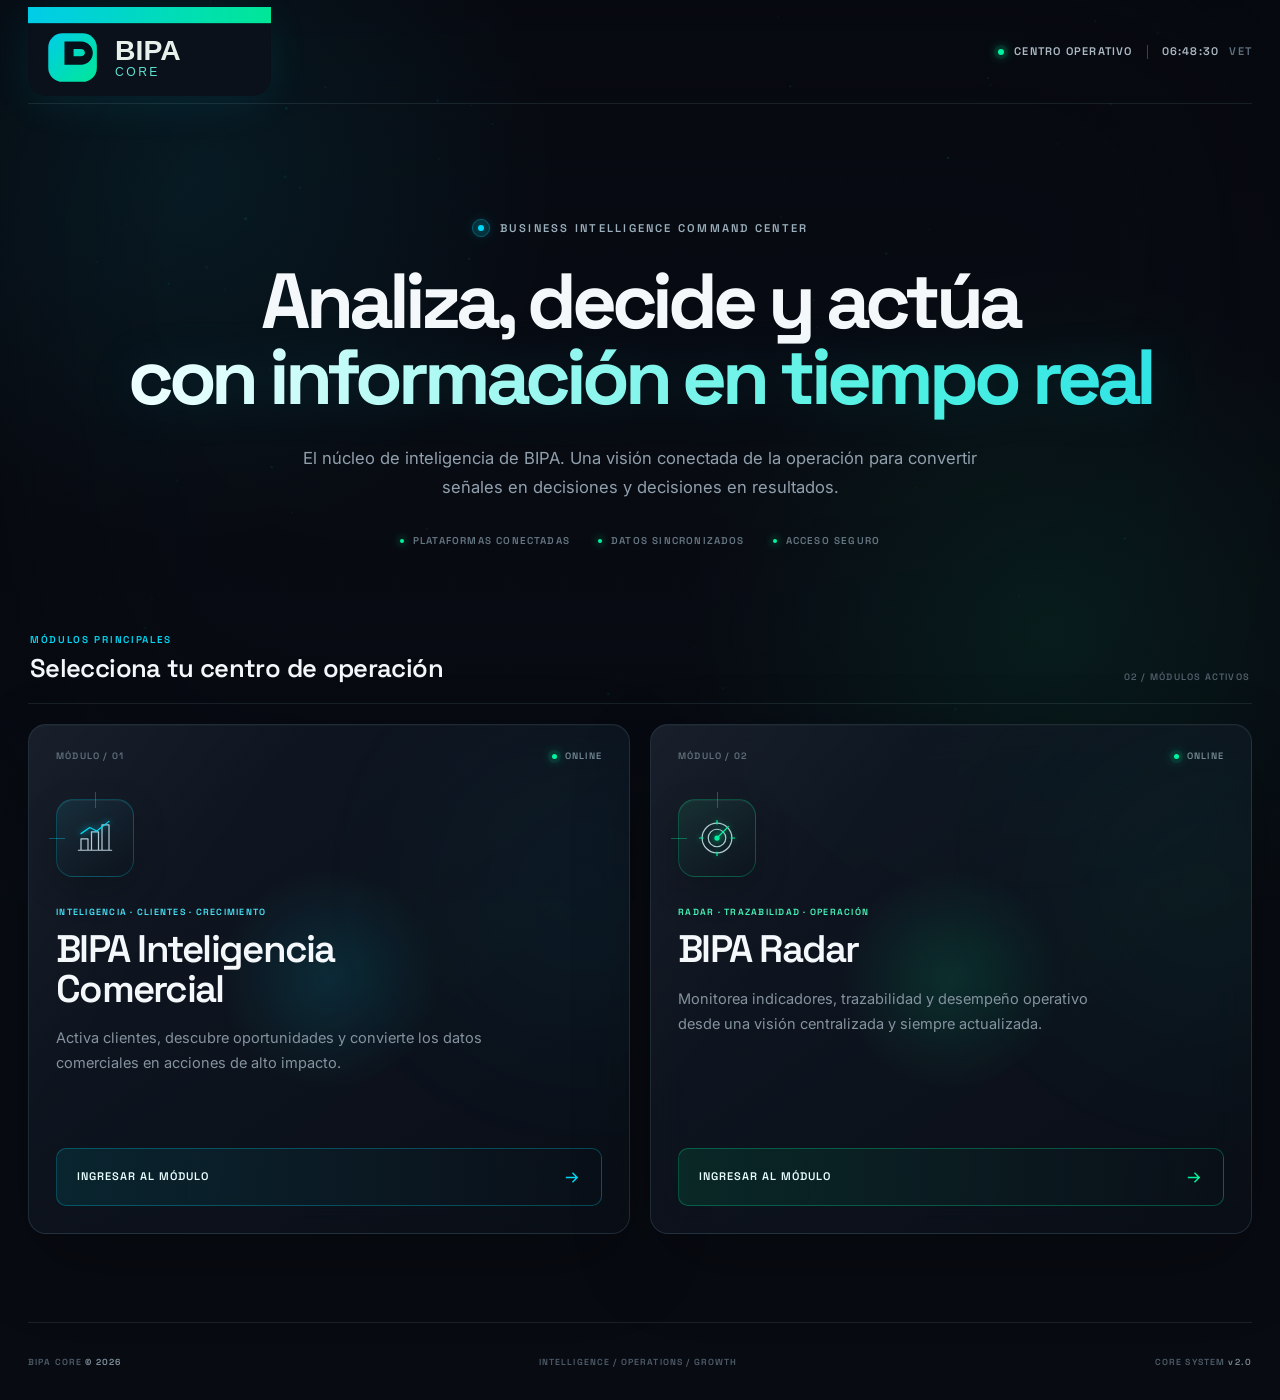
==== index.html @ 5f95f0a5 "Add files via upload" ====
<!DOCTYPE html>
<html lang="es">
<head>
  <meta charset="UTF-8"><meta name="viewport" content="width=device-width,initial-scale=1">
  <meta name="theme-color" content="#080b12">
  <meta name="description" content="BIPA Core — Centro de comando e inteligencia para la operación de BIPA.">
  <title>BIPA Core — Command Center</title>
  <link rel="preconnect" href="https://fonts.googleapis.com"><link rel="preconnect" href="https://fonts.gstatic.com" crossorigin>
  <link href="https://fonts.googleapis.com/css2?family=Inter:wght@400;500;600;700;800&family=Space+Grotesk:wght@500;600;700&display=swap" rel="stylesheet">
  <link rel="stylesheet" href="styles.css">
</head>
<body>
  <a class="skip-link" href="#apps">Saltar a las aplicaciones</a>
  <div class="environment" aria-hidden="true">
    <!-- Para usar video propio, reemplaza el canvas por:
    <video class="background-video" autoplay muted loop playsinline poster="poster.webp">
      <source src="command-center.webm" type="video/webm"><source src="command-center.mp4" type="video/mp4">
    </video> -->
    <canvas id="data-canvas"></canvas><div class="environment__grid"></div><div class="environment__vignette"></div><div class="cursor-orb" id="cursor-orb"></div>
  </div>
  <div class="shell">
    <header class="topbar reveal" data-delay="0">
      <a class="brand" href="#" aria-label="BIPA Core, inicio"><img src="LOGO.svg" alt="BIPA Core" class="brand__logo"></a>
      <div class="system-state" aria-label="Estado del sistema"><span class="pulse"></span><span>Centro operativo</span><span class="divider"></span><time id="system-time">00:00:00</time><span class="zone">VET</span></div>
    </header>
    <main>
      <section class="hero" aria-labelledby="hero-title">
        <div class="hero__signal reveal" data-delay="80"><span class="signal-icon"></span>Business Intelligence Command Center</div>
        <h1 id="hero-title" class="hero__title reveal" data-delay="150">Analiza, decide y actúa<br><span>con información en tiempo real</span></h1>
        <p class="hero__copy reveal" data-delay="230">El núcleo de inteligencia de BIPA. Una visión conectada de la operación para convertir señales en decisiones y decisiones en resultados.</p>
        <div class="telemetry reveal" data-delay="300"><span><i></i> Plataformas conectadas</span><span><i></i> Datos sincronizados</span><span><i></i> Acceso seguro</span></div>
      </section>
      <section id="apps" class="portals reveal" data-delay="360" aria-labelledby="portals-title">
        <div class="section-heading"><div><p>Módulos principales</p><h2 id="portals-title">Selecciona tu centro de operación</h2></div><span>02 / MÓDULOS ACTIVOS</span></div>
        <div class="portal-grid">
          <article class="portal-card" data-accent="cyan">
            <div class="card-glow"></div><div class="card-particles"></div>
            <div class="card-top"><span>MÓDULO / 01</span><span class="status"><i></i> ONLINE</span></div>
            <div class="card-icon"><svg viewBox="0 0 48 48"><path d="M8 38V25h8v13M20 38V17h8v21M32 38V9h8v29M5 38h38"/><path class="accent" d="m8 19 10-7 8 4L40 5"/></svg></div>
            <div class="card-content"><p class="eyebrow">INTELIGENCIA · CLIENTES · CRECIMIENTO</p><h3>BIPA Inteligencia<br>Comercial</h3><p>Activa clientes, descubre oportunidades y convierte los datos comerciales en acciones de alto impacto.</p></div>
            <a class="card-cta ripple-target" href="https://proyectosiabipa-stack.github.io/ACTIVACION-DE-CLIENTES-/" target="_blank" rel="noopener noreferrer" aria-label="Abrir BIPA Inteligencia Comercial"><span>Ingresar al módulo</span><svg viewBox="0 0 20 20"><path d="M4 10h12M11 5l5 5-5 5"/></svg></a>
          </article>
          <article class="portal-card" data-accent="emerald">
            <div class="card-glow"></div><div class="card-particles"></div>
            <div class="card-top"><span>MÓDULO / 02</span><span class="status"><i></i> ONLINE</span></div>
            <div class="card-icon"><svg viewBox="0 0 48 48"><circle cx="24" cy="24" r="17"/><circle cx="24" cy="24" r="10"/><circle class="fill" cx="24" cy="24" r="3"/><path class="accent" d="M24 24 37 11M24 4v4M44 24h-4M24 44v-4M4 24h4"/></svg></div>
            <div class="card-content"><p class="eyebrow">RADAR · TRAZABILIDAD · OPERACIÓN</p><h3>BIPA Radar</h3><p>Monitorea indicadores, trazabilidad y desempeño operativo desde una visión centralizada y siempre actualizada.</p></div>
            <a class="card-cta ripple-target" href="https://proyectosiabipa-stack.github.io/BIPA-RADAR-/" target="_blank" rel="noopener noreferrer" aria-label="Abrir BIPA Radar"><span>Ingresar al módulo</span><svg viewBox="0 0 20 20"><path d="M4 10h12M11 5l5 5-5 5"/></svg></a>
          </article>
        </div>
      </section>
    </main>
    <footer class="footer reveal" data-delay="430"><span>BIPA CORE <b>© 2026</b></span><span class="footer-center">INTELLIGENCE / OPERATIONS / GROWTH</span><span>CORE SYSTEM <i>v2.0</i></span></footer>
  </div>
  <script src="script.js"></script>
</body>
</html>
---- styles.css ----
:root{color-scheme:dark;--bg:#080b12;--surface:rgba(16,23,34,.64);--line:rgba(148,181,201,.13);--text:#f4f8fb;--muted:#91a0ad;--cyan:#00d9f6;--emerald:#00f5a0;--display:"Space Grotesk","Inter",sans-serif;--body:"Inter",sans-serif}
*,*::before,*::after{box-sizing:border-box}html{scroll-behavior:smooth}body{margin:0;min-width:320px;min-height:100vh;overflow-x:hidden;color:var(--text);background:var(--bg);font-family:var(--body);-webkit-font-smoothing:antialiased}a{color:inherit}.skip-link{position:fixed;z-index:100;top:12px;left:12px;padding:10px 14px;border-radius:8px;color:#03110d;background:var(--emerald);font-weight:700;transform:translateY(-160%);transition:.2s}.skip-link:focus{transform:none}
.environment{position:fixed;inset:0;z-index:-1;overflow:hidden}#data-canvas,.background-video{width:100%;height:100%;object-fit:cover;opacity:.72}.environment::after{content:"";position:absolute;inset:0;background:radial-gradient(circle at 15% 20%,rgba(0,217,246,.08),transparent 28%),radial-gradient(circle at 82% 70%,rgba(0,245,160,.075),transparent 30%),linear-gradient(180deg,rgba(8,11,18,.54),rgba(8,11,18,.86))}.environment__grid{position:absolute;inset:0;opacity:.22;background-image:linear-gradient(rgba(88,142,157,.08) 1px,transparent 1px),linear-gradient(90deg,rgba(88,142,157,.08) 1px,transparent 1px);background-size:56px 56px;mask-image:linear-gradient(to bottom,transparent,#000 24%,#000 84%,transparent);animation:grid 25s linear infinite}.environment__vignette{position:absolute;inset:0;box-shadow:inset 0 0 220px 60px #05070c}.cursor-orb{position:absolute;width:420px;aspect-ratio:1;border-radius:50%;background:radial-gradient(circle,rgba(0,217,246,.07),transparent 68%);transform:translate(-50%,-50%);pointer-events:none}
.shell{width:min(1320px,calc(100% - 56px));min-height:100vh;margin:auto;display:flex;flex-direction:column}.topbar{min-height:104px;display:flex;align-items:center;justify-content:space-between;border-bottom:1px solid var(--line)}.brand{display:inline-flex}.brand__logo{width:clamp(170px,19vw,256px);height:auto;opacity:.94;filter:drop-shadow(0 8px 24px rgba(0,217,246,.09))}.system-state{display:flex;align-items:center;gap:10px;color:#aebbc5;font:600 .69rem/1 var(--display);letter-spacing:.11em;text-transform:uppercase}.pulse,.status i,.telemetry i{display:inline-block;width:6px;height:6px;border-radius:50%;background:var(--emerald);box-shadow:0 0 0 4px rgba(0,245,160,.08),0 0 12px var(--emerald);animation:pulse 2.2s ease-in-out infinite}.divider{height:14px;width:1px;background:rgba(120,225,235,.3);margin:0 4px}.zone{color:#60717f}main{flex:1}
.hero{padding:clamp(72px,9vw,128px) 0 clamp(58px,7vw,90px);text-align:center}.hero__signal{display:inline-flex;align-items:center;gap:10px;margin-bottom:27px;color:#9bb0bc;font:600 .7rem/1 var(--display);letter-spacing:.2em;text-transform:uppercase}.signal-icon{width:18px;height:18px;border:1px solid rgba(0,217,246,.38);border-radius:50%;box-shadow:inset 0 0 10px rgba(0,217,246,.2),0 0 14px rgba(0,217,246,.12);position:relative}.signal-icon::after{content:"";position:absolute;inset:5px;border-radius:50%;background:var(--cyan);box-shadow:0 0 8px var(--cyan)}.hero__title{margin:0 auto;max-width:1100px;font:700 clamp(2.8rem,6.1vw,6.25rem)/.97 var(--display);letter-spacing:-.065em;text-wrap:balance}.hero__title span{color:transparent;background:linear-gradient(90deg,#efffff 0%,#4cf0e2 32%,#02cfe9 58%,#00f5a0 85%,#efffff 100%);background-size:240% auto;-webkit-background-clip:text;background-clip:text;animation:flow 8s linear infinite;filter:drop-shadow(0 0 24px rgba(0,217,246,.1))}.hero__copy{max-width:700px;margin:28px auto 0;color:var(--muted);font-size:clamp(.98rem,1.3vw,1.12rem);line-height:1.75}.telemetry{display:flex;justify-content:center;flex-wrap:wrap;gap:12px 28px;margin-top:34px;color:#667784;font:600 .62rem/1 var(--display);letter-spacing:.12em;text-transform:uppercase}.telemetry span{display:flex;align-items:center;gap:9px}.telemetry i{width:4px;height:4px;box-shadow:0 0 8px var(--emerald)}
.portals{padding-bottom:88px}.section-heading{display:flex;align-items:end;justify-content:space-between;padding:0 2px 21px;border-bottom:1px solid var(--line)}.section-heading p{margin:0 0 9px;color:var(--cyan);font:600 .62rem/1 var(--display);letter-spacing:.17em;text-transform:uppercase}.section-heading h2{margin:0;font:600 clamp(1.25rem,2vw,1.65rem)/1.1 var(--display);letter-spacing:-.025em}.section-heading>span{color:#52616d;font:600 .58rem/1 var(--display);letter-spacing:.13em}.portal-grid{display:grid;grid-template-columns:repeat(2,minmax(0,1fr));gap:20px;margin-top:20px;perspective:1200px}
.portal-card{--accent:var(--cyan);--mx:50%;--my:50%;position:relative;min-height:510px;padding:27px;display:flex;flex-direction:column;overflow:hidden;border:1px solid rgba(136,188,204,.16);border-radius:18px;background:radial-gradient(circle at var(--mx) var(--my),color-mix(in srgb,var(--accent) 12%,transparent),transparent 28%),linear-gradient(145deg,rgba(20,29,42,.72),rgba(10,15,23,.88));box-shadow:0 30px 80px rgba(0,0,0,.24),inset 0 1px rgba(255,255,255,.025);backdrop-filter:blur(22px) saturate(125%);transform-style:preserve-3d;transition:transform .16s ease-out,border-color .4s,box-shadow .4s;will-change:transform}.portal-card[data-accent=emerald]{--accent:var(--emerald)}.portal-card::before{content:"";position:absolute;inset:-1px;border-radius:inherit;padding:1px;opacity:0;background:conic-gradient(from var(--angle),transparent 15%,var(--accent),transparent 34%);mask:linear-gradient(#000 0 0) content-box exclude,linear-gradient(#000 0 0);transition:opacity .35s;animation:border 5s linear infinite;pointer-events:none}.portal-card::after{content:"";position:absolute;inset:0;background:linear-gradient(125deg,rgba(255,255,255,.035),transparent 30%);pointer-events:none}.portal-card:hover,.portal-card:focus-within{border-color:color-mix(in srgb,var(--accent) 34%,transparent);box-shadow:0 42px 90px rgba(0,0,0,.42),0 0 44px color-mix(in srgb,var(--accent) 9%,transparent),inset 0 1px rgba(255,255,255,.05)}.portal-card:hover::before,.portal-card:focus-within::before{opacity:1}.card-glow{position:absolute;width:250px;height:250px;right:-80px;top:38px;border-radius:50%;background:var(--accent);filter:blur(105px);opacity:.065;transition:.4s}.portal-card:hover .card-glow{opacity:.15}.card-particles{position:absolute;inset:0;pointer-events:none}.particle{position:absolute;width:3px;height:3px;border-radius:50%;background:var(--accent);box-shadow:0 0 9px var(--accent);animation:particle .8s ease-out forwards}.card-top{position:relative;z-index:2;display:flex;justify-content:space-between;align-items:center;color:#61717d;font:600 .58rem/1 var(--display);letter-spacing:.13em}.status{display:flex;align-items:center;gap:8px;color:#758b94}.status i{width:5px;height:5px}
.card-icon{position:relative;z-index:2;width:78px;height:78px;margin-top:38px;display:grid;place-items:center;border:1px solid color-mix(in srgb,var(--accent) 24%,transparent);border-radius:17px;color:#b6cbd5;background:linear-gradient(145deg,color-mix(in srgb,var(--accent) 11%,transparent),rgba(11,18,27,.6));box-shadow:inset 0 1px rgba(255,255,255,.05),0 12px 35px rgba(0,0,0,.2);transform:translateZ(28px)}.card-icon::before,.card-icon::after{content:"";position:absolute;background:var(--accent);opacity:.35}.card-icon::before{width:16px;height:1px;left:-8px}.card-icon::after{width:1px;height:16px;top:-8px}.card-icon svg{width:42px;fill:none;stroke:currentColor;stroke-width:1.4;stroke-linecap:round;stroke-linejoin:round}.card-icon .accent{stroke:var(--accent);filter:drop-shadow(0 0 4px var(--accent))}.card-icon .fill{fill:var(--accent);stroke:none;filter:drop-shadow(0 0 5px var(--accent))}.card-content{position:relative;z-index:2;margin-top:31px;transform:translateZ(18px)}.card-content .eyebrow{margin:0 0 12px;color:color-mix(in srgb,var(--accent) 72%,white);font:600 .56rem/1 var(--display);letter-spacing:.14em}.card-content h3{margin:0;font:600 clamp(1.75rem,3vw,2.7rem)/1.03 var(--display);letter-spacing:-.045em}.card-content>p:last-child{max-width:49ch;margin:18px 0 0;color:#84939f;font-size:.91rem;line-height:1.7}
.card-cta{position:relative;z-index:3;min-height:58px;margin-top:auto;padding:0 20px;display:flex;justify-content:space-between;align-items:center;overflow:hidden;border:1px solid color-mix(in srgb,var(--accent) 28%,transparent);border-radius:10px;color:#eaffff;background:linear-gradient(90deg,color-mix(in srgb,var(--accent) 10%,rgba(10,17,25,.8)),rgba(10,17,25,.55));font:600 .69rem/1 var(--display);letter-spacing:.09em;text-decoration:none;text-transform:uppercase;transition:.3s}.card-cta::before{content:"";position:absolute;inset:0;background:linear-gradient(90deg,transparent,color-mix(in srgb,var(--accent) 16%,transparent),transparent);transform:translateX(-110%);transition:.55s}.card-cta:hover{border-color:color-mix(in srgb,var(--accent) 68%,transparent);background:color-mix(in srgb,var(--accent) 15%,rgba(10,17,25,.8));box-shadow:0 0 28px color-mix(in srgb,var(--accent) 13%,transparent);transform:translateY(-2px)}.card-cta:hover::before{transform:translateX(110%)}.card-cta svg{width:19px;fill:none;stroke:var(--accent);stroke-width:1.5;transition:.3s}.card-cta:hover svg{transform:translateX(4px)}.card-cta:focus-visible{outline:2px solid var(--accent);outline-offset:4px}.ripple{position:absolute;border-radius:50%;background:color-mix(in srgb,var(--accent) 35%,white);transform:scale(0);opacity:.42;animation:ripple .65s ease-out;pointer-events:none}
.footer{min-height:78px;display:flex;align-items:center;justify-content:space-between;border-top:1px solid var(--line);color:#4f5d68;font:600 .55rem/1 var(--display);letter-spacing:.13em}.footer b,.footer i{color:#7c8d98;font-style:normal}.reveal{opacity:0;transform:translateY(18px)}.reveal.visible{opacity:1;transform:none;transition:opacity .85s cubic-bezier(.2,.75,.2,1),transform .85s cubic-bezier(.2,.75,.2,1);transition-delay:var(--delay)}
@property --angle{syntax:"<angle>";initial-value:0deg;inherits:false}@keyframes border{to{--angle:360deg}}@keyframes pulse{50%{opacity:.4;transform:scale(.8)}}@keyframes flow{to{background-position:240% center}}@keyframes grid{to{background-position:56px 56px}}@keyframes ripple{to{transform:scale(3.2);opacity:0}}@keyframes particle{to{opacity:0;transform:translate(var(--tx),var(--ty)) scale(.1)}}
@media(max-width:820px){.shell{width:min(100% - 30px,680px)}.topbar{min-height:84px}.system-state>span:not(.pulse):not(.zone),.divider{display:none}.hero{padding-top:70px}.hero__title br{display:none}.portal-grid{grid-template-columns:1fr}.portal-card{min-height:480px}.footer-center{display:none}}
@media(max-width:520px){.shell{width:min(100% - 22px,480px)}.brand__logo{width:156px}.system-state{font-size:.59rem;gap:7px}.hero{padding:58px 0 54px}.hero__signal{font-size:.56rem;letter-spacing:.13em}.hero__title{font-size:clamp(2.35rem,12.5vw,3.5rem);line-height:1.02}.hero__title br{display:block}.hero__copy{font-size:.92rem}.telemetry{display:none}.section-heading>span{display:none}.portal-card{min-height:490px;padding:22px}.card-icon{margin-top:31px}.footer{font-size:.49rem}}
@media(prefers-reduced-motion:reduce){html{scroll-behavior:auto}*,*::before,*::after{animation-duration:.01ms!important;animation-iteration-count:1!important;transition-duration:.01ms!important}.portal-card{transform:none!important}}
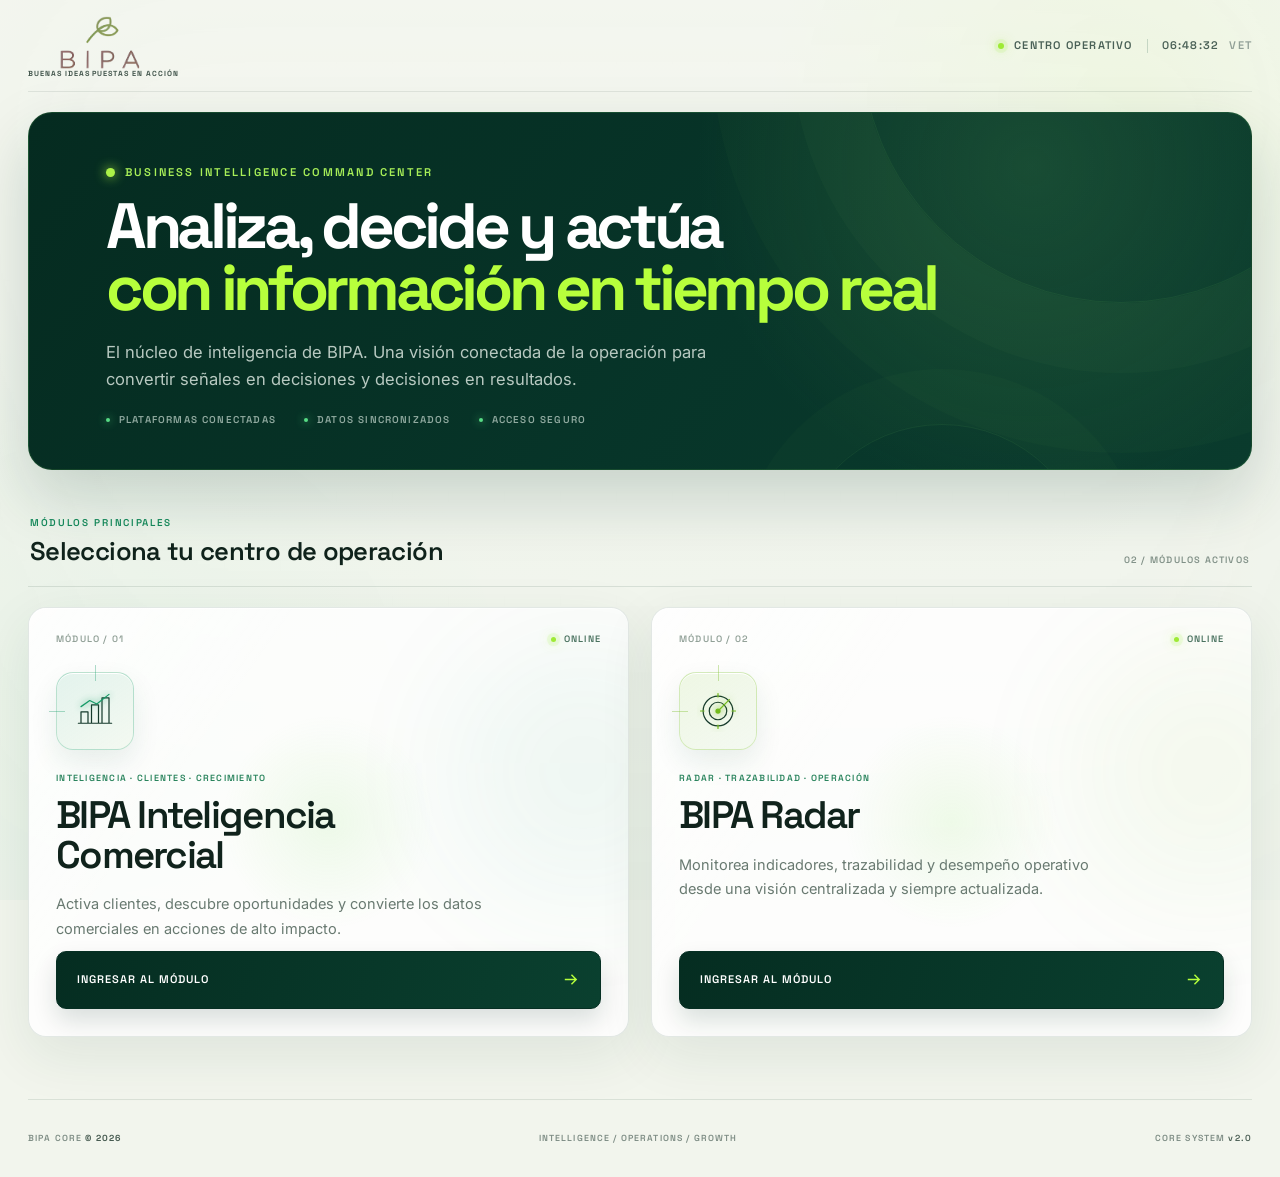
==== commit fbb7741b: "Add files via upload" ====
--- a/index.html
+++ b/index.html
@@ -16,11 +16,14 @@
     <video class="background-video" autoplay muted loop playsinline poster="poster.webp">
       <source src="command-center.webm" type="video/webm"><source src="command-center.mp4" type="video/mp4">
     </video> -->
-    <canvas id="data-canvas"></canvas><div class="environment__grid"></div><div class="environment__vignette"></div><div class="cursor-orb" id="cursor-orb"></div>
+    <div class="environment__grid"></div><div class="environment__vignette"></div>
   </div>
   <div class="shell">
     <header class="topbar reveal" data-delay="0">
-      <a class="brand" href="#" aria-label="BIPA Core, inicio"><img src="LOGO.svg" alt="BIPA Core" class="brand__logo"></a>
+      <a class="brand" href="#" aria-label="BIPA, inicio">
+        <img src="logo-bipa.png" alt="BIPA" class="brand__logo">
+        <span class="brand__slogan">Buenas ideas puestas en acción</span>
+      </a>
       <div class="system-state" aria-label="Estado del sistema"><span class="pulse"></span><span>Centro operativo</span><span class="divider"></span><time id="system-time">00:00:00</time><span class="zone">VET</span></div>
     </header>
     <main>
--- a/styles.css
+++ b/styles.css
@@ -12,3 +12,22 @@
 @media(max-width:820px){.shell{width:min(100% - 30px,680px)}.topbar{min-height:84px}.system-state>span:not(.pulse):not(.zone),.divider{display:none}.hero{padding-top:70px}.hero__title br{display:none}.portal-grid{grid-template-columns:1fr}.portal-card{min-height:480px}.footer-center{display:none}}
 @media(max-width:520px){.shell{width:min(100% - 22px,480px)}.brand__logo{width:156px}.system-state{font-size:.59rem;gap:7px}.hero{padding:58px 0 54px}.hero__signal{font-size:.56rem;letter-spacing:.13em}.hero__title{font-size:clamp(2.35rem,12.5vw,3.5rem);line-height:1.02}.hero__title br{display:block}.hero__copy{font-size:.92rem}.telemetry{display:none}.section-heading>span{display:none}.portal-card{min-height:490px;padding:22px}.card-icon{margin-top:31px}.footer{font-size:.49rem}}
 @media(prefers-reduced-motion:reduce){html{scroll-behavior:auto}*,*::before,*::after{animation-duration:.01ms!important;animation-iteration-count:1!important;transition-duration:.01ms!important}.portal-card{transform:none!important}}
+
+/* Editorial enterprise theme — inspired by the BIPA commercial dashboard */
+:root{--bg:#f2f5ed;--surface:rgba(255,255,255,.82);--line:rgba(10,52,38,.11);--text:#10231c;--muted:#65756d;--cyan:#1bcf83;--emerald:#b8ff3d}
+body{color:var(--text);background:var(--bg)}
+.environment{opacity:.58}.environment::after{background:radial-gradient(circle at 88% 12%,rgba(184,255,61,.16),transparent 26%),radial-gradient(circle at 8% 80%,rgba(27,207,131,.08),transparent 30%),linear-gradient(180deg,rgba(246,248,242,.84),rgba(235,241,232,.94))}.environment__grid{opacity:.12;background-image:linear-gradient(rgba(10,70,48,.12) 1px,transparent 1px),linear-gradient(90deg,rgba(10,70,48,.12) 1px,transparent 1px)}.environment__vignette{box-shadow:inset 0 0 180px 30px rgba(214,225,211,.48)}.cursor-orb{background:radial-gradient(circle,rgba(153,240,61,.13),transparent 68%)}
+.shell{width:min(1380px,calc(100% - 56px))}.topbar{min-height:92px;border-bottom:1px solid rgba(8,48,34,.09)}.brand__logo{width:210px;filter:none}.system-state{color:#496056}.zone{color:#91a097}.divider{background:rgba(10,74,50,.18)}.pulse,.status i,.telemetry i{background:#9eea35;box-shadow:0 0 0 4px rgba(158,234,53,.13),0 0 12px rgba(158,234,53,.7)}
+.hero{position:relative;margin-top:26px;padding:clamp(68px,8vw,112px) clamp(28px,7vw,100px) clamp(58px,7vw,90px);overflow:hidden;border:1px solid rgba(136,255,111,.12);border-radius:28px;background:radial-gradient(circle at 82% 15%,rgba(78,145,83,.24),transparent 32%),linear-gradient(128deg,#052b20,#073529 58%,#0a3b2d);box-shadow:0 28px 65px rgba(12,58,42,.18);text-align:left}.hero::before,.hero::after{content:"";position:absolute;border-radius:50%;border:1px solid rgba(155,255,111,.07);pointer-events:none}.hero::before{width:520px;height:520px;right:-130px;top:-330px;box-shadow:0 0 0 70px rgba(155,255,111,.025),0 0 0 150px rgba(155,255,111,.018)}.hero::after{width:300px;height:300px;right:13%;bottom:-255px;box-shadow:0 0 0 55px rgba(155,255,111,.02)}.hero__signal{position:relative;z-index:1;margin-bottom:26px;color:#a8ef58}.signal-icon{width:9px;height:9px;border:0;background:#adf248;box-shadow:0 0 12px #a9f342}.signal-icon::after{display:none}.hero__title{position:relative;z-index:1;max-width:1000px;margin:0;color:#fff;font-size:clamp(2.7rem,5.8vw,6rem);letter-spacing:-.067em;text-wrap:balance}.hero__title span{color:#b7ff3c;background:none;-webkit-text-fill-color:#b7ff3c;filter:none;animation:none}.hero__copy{position:relative;z-index:1;max-width:690px;margin:27px 0 0;color:#b8c9c1}.telemetry{position:relative;z-index:1;justify-content:flex-start;color:#91aaa0}.telemetry i{background:#57dc85;box-shadow:0 0 8px #57dc85}
+.portals{padding-top:76px}.section-heading{border-bottom-color:rgba(8,48,34,.11)}.section-heading p{color:#168a5c}.section-heading h2{color:#10231c}.section-heading>span{color:#809087}.portal-grid{gap:22px}
+.portal-card{border:1px solid rgba(9,55,39,.11);background:radial-gradient(circle at var(--mx) var(--my),rgba(132,222,92,.12),transparent 29%),rgba(255,255,255,.82);box-shadow:0 18px 55px rgba(25,65,47,.09),inset 0 1px rgba(255,255,255,.9);backdrop-filter:blur(20px);--accent:#159b67}.portal-card[data-accent=emerald]{--accent:#73bb1c}.portal-card:hover,.portal-card:focus-within{border-color:rgba(51,145,92,.28);box-shadow:0 30px 70px rgba(25,65,47,.15),0 0 34px rgba(139,222,71,.08),inset 0 1px #fff}.portal-card::after{background:linear-gradient(125deg,rgba(255,255,255,.55),transparent 30%)}.card-top{color:#91a097}.status{color:#4a725f}.card-icon{color:#163a2c;border-color:color-mix(in srgb,var(--accent) 24%,transparent);background:linear-gradient(145deg,color-mix(in srgb,var(--accent) 12%,white),rgba(242,248,239,.88));box-shadow:inset 0 1px #fff,0 12px 28px rgba(17,78,50,.09)}.card-content .eyebrow{color:#28835c}.card-content h3{color:#10231c}.card-content>p:last-child{color:#697a71}.card-cta{color:#fff;border-color:#062f23;background:linear-gradient(110deg,#052d21,#0a402f);box-shadow:0 12px 24px rgba(5,45,33,.14)}.card-cta:hover{border-color:#79ca27;background:linear-gradient(110deg,#073a2b,#116044);box-shadow:0 16px 30px rgba(13,83,57,.22)}.card-cta svg{stroke:#b5ff3b}.footer{border-top-color:rgba(8,48,34,.1);color:#7d8c84}.footer b,.footer i{color:#465a50}
+@media(max-width:820px){.hero{padding-left:clamp(24px,7vw,48px);padding-right:clamp(24px,7vw,48px)}.system-state{color:#51665c}}
+@media(max-width:520px){.shell{width:min(100% - 22px,480px)}.brand__logo{width:145px}.hero{margin-top:16px;padding:52px 23px 48px;border-radius:22px}.hero__title{font-size:clamp(2.25rem,11.8vw,3.4rem)}.portals{padding-top:56px}.portal-card{background:rgba(255,255,255,.88)}}
+
+/* Performance and compact-layout pass */
+.environment{opacity:.44}.environment__grid{animation:none}.cursor-orb{display:none}
+.brand{display:flex;flex-direction:column;align-items:center;gap:0;text-decoration:none}.brand__logo{width:112px;height:62px;object-fit:contain}.brand__slogan{margin-top:-5px;color:#43564d;font:700 .46rem/1 var(--display);letter-spacing:.13em;text-transform:uppercase;white-space:nowrap}
+.hero{margin-top:20px;padding:48px clamp(30px,6vw,78px) 44px;border-radius:24px}.hero__signal{margin-bottom:18px}.hero__title{max-width:970px;font-size:clamp(2.55rem,5vw,5rem);line-height:.96}.hero__copy{max-width:650px;margin-top:20px;line-height:1.62}.telemetry{margin-top:22px}.portals{padding-top:48px;padding-bottom:62px}
+.portal-card{min-height:430px;backdrop-filter:none;will-change:auto;transition:border-color .25s ease,box-shadow .25s ease}.portal-card::before{animation:none;background:linear-gradient(115deg,transparent 25%,color-mix(in srgb,var(--accent) 44%,transparent),transparent 76%)}.portal-card:hover{transform:translateY(-3px)!important}.card-icon{margin-top:28px}.card-content{margin-top:24px}.card-glow{filter:blur(70px)}
+@media(max-width:820px){.hero{padding-top:45px;padding-bottom:42px}.hero__title{font-size:clamp(2.4rem,7.5vw,4rem)}.portal-card{min-height:420px}}
+@media(max-width:520px){.topbar{min-height:76px}.brand__logo{width:82px;height:46px}.brand__slogan{margin-top:-2px;font-size:.36rem;letter-spacing:.09em}.hero{padding:38px 22px 36px}.hero__signal{margin-bottom:16px}.hero__title{font-size:clamp(2.05rem,10.7vw,3rem);line-height:1}.hero__copy{margin-top:18px;font-size:.88rem;line-height:1.55}.portals{padding-top:42px}.portal-card{min-height:410px}.card-icon{margin-top:24px}.card-content{margin-top:21px}}
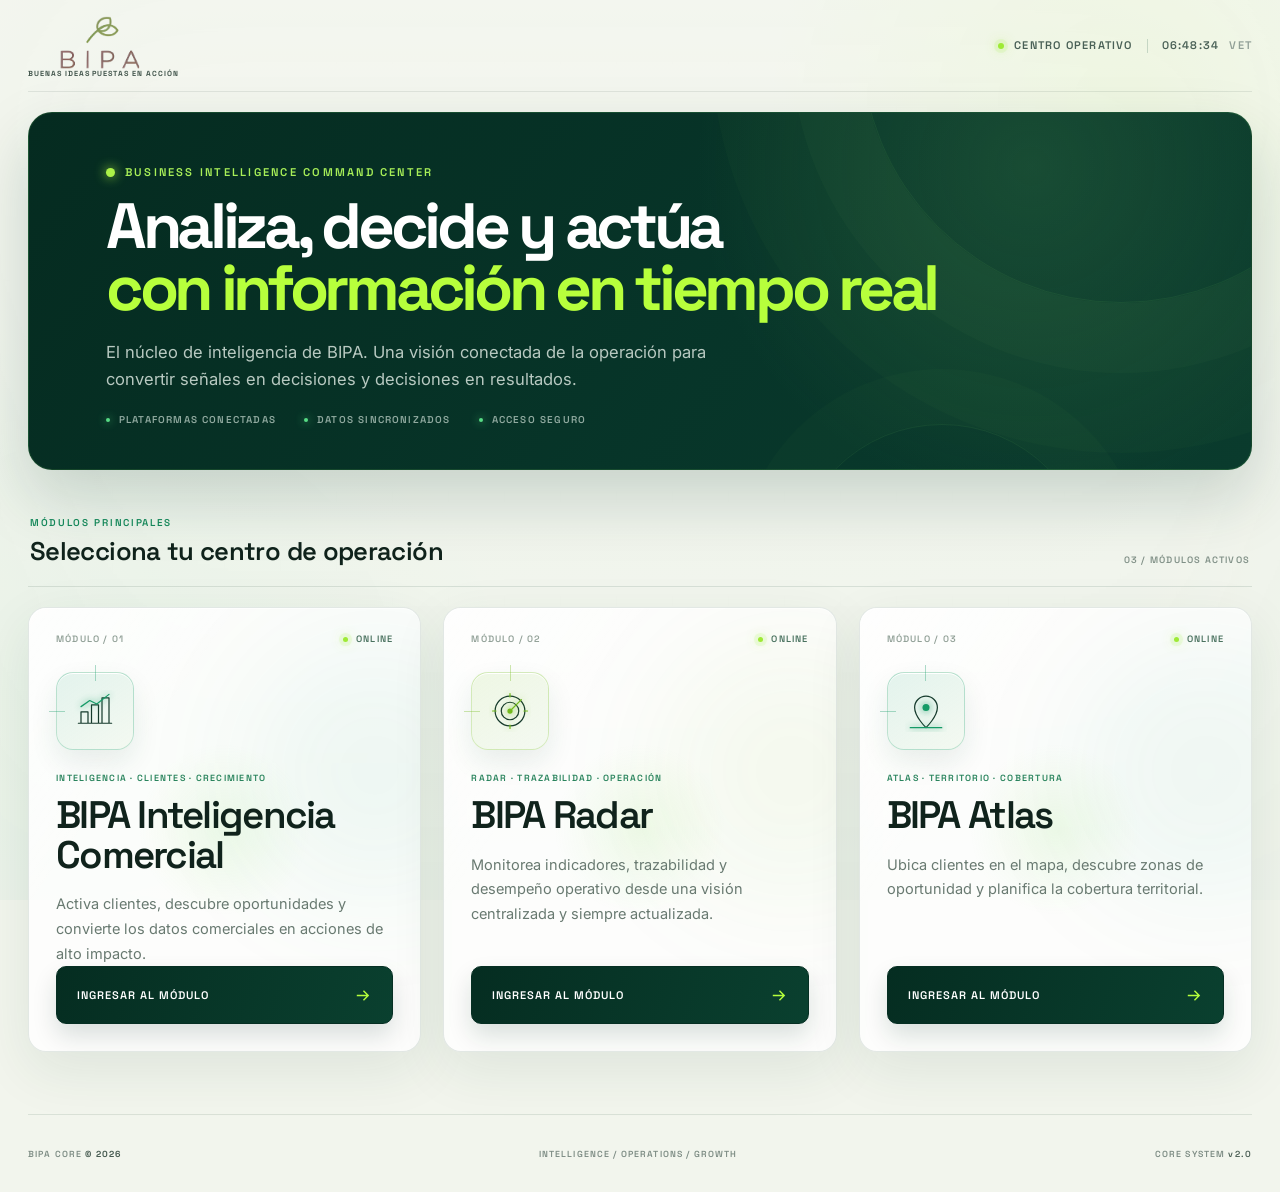
==== commit 29057b40: "Unificar Inteligencia Comercial, Radar y Atlas dentro de BIPA Core Cada módulo vive ahora en su carp" ====
--- a/index.html
+++ b/index.html
@@ -34,21 +34,28 @@
         <div class="telemetry reveal" data-delay="300"><span><i></i> Plataformas conectadas</span><span><i></i> Datos sincronizados</span><span><i></i> Acceso seguro</span></div>
       </section>
       <section id="apps" class="portals reveal" data-delay="360" aria-labelledby="portals-title">
-        <div class="section-heading"><div><p>Módulos principales</p><h2 id="portals-title">Selecciona tu centro de operación</h2></div><span>02 / MÓDULOS ACTIVOS</span></div>
+        <div class="section-heading"><div><p>Módulos principales</p><h2 id="portals-title">Selecciona tu centro de operación</h2></div><span>03 / MÓDULOS ACTIVOS</span></div>
         <div class="portal-grid">
           <article class="portal-card" data-accent="cyan">
             <div class="card-glow"></div><div class="card-particles"></div>
             <div class="card-top"><span>MÓDULO / 01</span><span class="status"><i></i> ONLINE</span></div>
             <div class="card-icon"><svg viewBox="0 0 48 48"><path d="M8 38V25h8v13M20 38V17h8v21M32 38V9h8v29M5 38h38"/><path class="accent" d="m8 19 10-7 8 4L40 5"/></svg></div>
             <div class="card-content"><p class="eyebrow">INTELIGENCIA · CLIENTES · CRECIMIENTO</p><h3>BIPA Inteligencia<br>Comercial</h3><p>Activa clientes, descubre oportunidades y convierte los datos comerciales en acciones de alto impacto.</p></div>
-            <a class="card-cta ripple-target" href="https://proyectosiabipa-stack.github.io/ACTIVACION-DE-CLIENTES-/" target="_blank" rel="noopener noreferrer" aria-label="Abrir BIPA Inteligencia Comercial"><span>Ingresar al módulo</span><svg viewBox="0 0 20 20"><path d="M4 10h12M11 5l5 5-5 5"/></svg></a>
+            <a class="card-cta ripple-target" href="./inteligencia/" aria-label="Abrir BIPA Inteligencia Comercial"><span>Ingresar al módulo</span><svg viewBox="0 0 20 20"><path d="M4 10h12M11 5l5 5-5 5"/></svg></a>
           </article>
           <article class="portal-card" data-accent="emerald">
             <div class="card-glow"></div><div class="card-particles"></div>
             <div class="card-top"><span>MÓDULO / 02</span><span class="status"><i></i> ONLINE</span></div>
             <div class="card-icon"><svg viewBox="0 0 48 48"><circle cx="24" cy="24" r="17"/><circle cx="24" cy="24" r="10"/><circle class="fill" cx="24" cy="24" r="3"/><path class="accent" d="M24 24 37 11M24 4v4M44 24h-4M24 44v-4M4 24h4"/></svg></div>
             <div class="card-content"><p class="eyebrow">RADAR · TRAZABILIDAD · OPERACIÓN</p><h3>BIPA Radar</h3><p>Monitorea indicadores, trazabilidad y desempeño operativo desde una visión centralizada y siempre actualizada.</p></div>
-            <a class="card-cta ripple-target" href="https://proyectosiabipa-stack.github.io/BIPA-RADAR-/" target="_blank" rel="noopener noreferrer" aria-label="Abrir BIPA Radar"><span>Ingresar al módulo</span><svg viewBox="0 0 20 20"><path d="M4 10h12M11 5l5 5-5 5"/></svg></a>
+            <a class="card-cta ripple-target" href="./radar/" aria-label="Abrir BIPA Radar"><span>Ingresar al módulo</span><svg viewBox="0 0 20 20"><path d="M4 10h12M11 5l5 5-5 5"/></svg></a>
+          </article>
+          <article class="portal-card" data-accent="cyan">
+            <div class="card-glow"></div><div class="card-particles"></div>
+            <div class="card-top"><span>MÓDULO / 03</span><span class="status"><i></i> ONLINE</span></div>
+            <div class="card-icon"><svg viewBox="0 0 48 48"><path d="M24 43s-13-12.5-13-23a13 13 0 0 1 26 0c0 10.5-13 23-13 23Z"/><circle class="fill" cx="24" cy="20" r="4"/><path class="accent" d="M6 43h36"/></svg></div>
+            <div class="card-content"><p class="eyebrow">ATLAS · TERRITORIO · COBERTURA</p><h3>BIPA Atlas</h3><p>Ubica clientes en el mapa, descubre zonas de oportunidad y planifica la cobertura territorial.</p></div>
+            <a class="card-cta ripple-target" href="./atlas/" aria-label="Abrir BIPA Atlas"><span>Ingresar al módulo</span><svg viewBox="0 0 20 20"><path d="M4 10h12M11 5l5 5-5 5"/></svg></a>
           </article>
         </div>
       </section>
--- a/styles.css
+++ b/styles.css
@@ -31,3 +31,6 @@
 .portal-card{min-height:430px;backdrop-filter:none;will-change:auto;transition:border-color .25s ease,box-shadow .25s ease}.portal-card::before{animation:none;background:linear-gradient(115deg,transparent 25%,color-mix(in srgb,var(--accent) 44%,transparent),transparent 76%)}.portal-card:hover{transform:translateY(-3px)!important}.card-icon{margin-top:28px}.card-content{margin-top:24px}.card-glow{filter:blur(70px)}
 @media(max-width:820px){.hero{padding-top:45px;padding-bottom:42px}.hero__title{font-size:clamp(2.4rem,7.5vw,4rem)}.portal-card{min-height:420px}}
 @media(max-width:520px){.topbar{min-height:76px}.brand__logo{width:82px;height:46px}.brand__slogan{margin-top:-2px;font-size:.36rem;letter-spacing:.09em}.hero{padding:38px 22px 36px}.hero__signal{margin-bottom:16px}.hero__title{font-size:clamp(2.05rem,10.7vw,3rem);line-height:1}.hero__copy{margin-top:18px;font-size:.88rem;line-height:1.55}.portals{padding-top:42px}.portal-card{min-height:410px}.card-icon{margin-top:24px}.card-content{margin-top:21px}}
+
+/* Unificación: tres módulos en la cuadrícula */
+@media (min-width:980px){.portal-grid{grid-template-columns:repeat(3,minmax(0,1fr))}}
